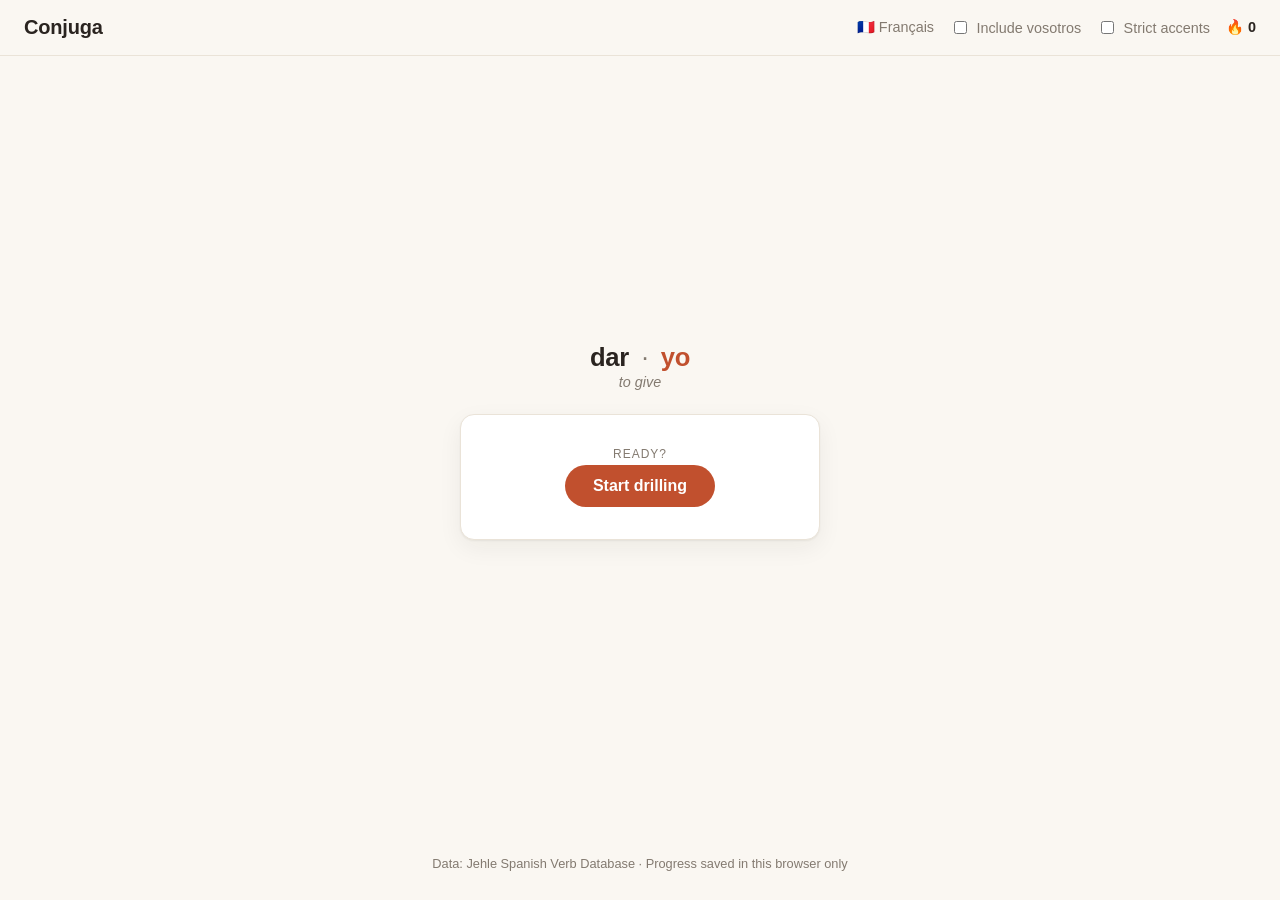
==== index.html @ d9721b6e "Conjuga/Conjugue: Spanish and French verb drill app Fresh history (previous repo recreated to remove" ====
<!DOCTYPE html>
<html lang="en">
<head>
<meta charset="UTF-8">
<meta name="viewport" content="width=device-width, initial-scale=1.0">
<title>Conjuga — Spanish Verb Drill</title>
<link rel="stylesheet" href="style.css">
</head>
<body>
  <header class="topbar">
    <h1>Conjuga</h1>
    <div class="topbar-controls">
      <a class="lang-switch" href="index.fr.html">🇫🇷 Français</a>
      <label class="strict-toggle">
        <input type="checkbox" id="includeVosotros">
        Include vosotros
      </label>
      <label class="strict-toggle">
        <input type="checkbox" id="strictAccents">
        Strict accents
      </label>
      <span id="streak" class="streak" title="Current correct streak">🔥 0</span>
    </div>
  </header>

  <main id="app">
    <div class="stage">
      <div class="session-header">
        <div id="feedback" class="feedback hidden"></div>
        <div class="header-main">
          <span id="headerVerb"></span>
          <span class="header-dot">·</span>
          <span id="headerPronoun"></span>
        </div>
        <div id="headerEnglish" class="header-english muted"></div>
      </div>

      <div class="card-wrap">
        <section id="roundIntro" class="card">
          <p class="eyebrow">Ready?</p>
          <button id="startRoundBtn" class="primary">Start drilling</button>
        </section>

        <section id="drill" class="card hidden">
          <p class="eyebrow" id="tenseLabel">Presente</p>
          <form id="answerForm" autocomplete="off">
            <input id="answerInput" type="text" placeholder="Type the conjugation…" autocomplete="off" autocapitalize="off" spellcheck="false">
            <button type="submit" class="primary" id="checkBtn">Check</button>
          </form>
          <div class="progress-dots" id="progressDots"></div>
        </section>

        <section id="roundSummary" class="card hidden">
          <h2>Round complete</h2>
          <p id="summaryLine" class="muted"></p>
          <button id="nextRoundBtn" class="primary">Next verb</button>
        </section>
      </div>
    </div>
  </main>

  <footer>
    <p class="muted small">Data: Jehle Spanish Verb Database · Progress saved in this browser only</p>
  </footer>

<script src="app.js"></script>
</body>
</html>
---- style.css ----
:root {
  --bg: #faf7f2;
  --card: #ffffff;
  --ink: #2a2420;
  --muted: #837a70;
  --accent: #c1502e;
  --accent-ink: #ffffff;
  --good: #2f7d4f;
  --bad: #c1402e;
  --border: #eae3d8;
  --radius: 14px;
  --shadow: 0 1px 2px rgba(40,30,20,0.06), 0 8px 24px rgba(40,30,20,0.06);
}

@media (prefers-color-scheme: dark) {
  :root {
    --bg: #1c1815;
    --card: #262019;
    --ink: #f1ebe2;
    --muted: #a89a89;
    --accent: #e08a5c;
    --accent-ink: #221a12;
    --good: #6fbf8b;
    --bad: #e0725c;
    --border: #3a3128;
    --shadow: 0 1px 2px rgba(0,0,0,0.3), 0 8px 24px rgba(0,0,0,0.3);
  }
}

* { box-sizing: border-box; }

body {
  margin: 0;
  font-family: -apple-system, "Segoe UI", Roboto, Helvetica, Arial, sans-serif;
  background: var(--bg);
  color: var(--ink);
  min-height: 100vh;
  min-height: 100dvh;
  display: flex;
  flex-direction: column;
}

.topbar {
  display: flex;
  align-items: center;
  justify-content: space-between;
  padding: 1rem 1.5rem;
  border-bottom: 1px solid var(--border);
}

.topbar h1 {
  font-size: 1.25rem;
  margin: 0;
  letter-spacing: -0.01em;
}

.topbar-controls {
  display: flex;
  flex-wrap: wrap;
  align-items: center;
  justify-content: flex-end;
  gap: 0.5rem 1rem;
  font-size: 0.9rem;
}

.strict-toggle {
  display: flex;
  align-items: center;
  gap: 0.4rem;
  color: var(--muted);
  cursor: pointer;
  user-select: none;
}

.lang-switch {
  color: var(--muted);
  text-decoration: none;
}

.lang-switch:hover {
  color: var(--accent);
}

.streak {
  font-weight: 600;
}

main#app {
  flex: 1;
  display: flex;
  align-items: center;
  justify-content: center;
  padding: 1.5rem;
}

@media (max-width: 600px) {
  main#app {
    align-items: flex-start;
    /* Anchoring near the top (instead of vertically centering) means the
       keyboard shrinking the viewport doesn't re-center everything and
       cause a jump. The extra top padding leaves room for the feedback
       banner, which floats above the header. */
    padding-top: 4.5rem;
  }
}

.stage {
  width: 100%;
  display: flex;
  flex-direction: column;
  align-items: center;
  gap: 1.5rem;
}

.session-header {
  position: relative;
  z-index: 2;
  width: 100%;
  max-width: 360px;
  text-align: center;
}

.header-main {
  font-size: 1.6rem;
  font-weight: 700;
  letter-spacing: -0.01em;
}

.header-dot {
  color: var(--muted);
  font-weight: 400;
  margin: 0 0.35rem;
}

#headerPronoun {
  color: var(--accent);
}

.header-english {
  font-size: 0.9rem;
  font-style: italic;
  margin-top: 0.15rem;
}

.card-wrap {
  position: relative;
  z-index: 1;
  width: 100%;
  max-width: 360px;
}

.card {
  background: var(--card);
  border: 1px solid var(--border);
  border-radius: var(--radius);
  box-shadow: var(--shadow);
  padding: 2rem 1.75rem;
  width: 100%;
  text-align: center;
}

.card.enter {
  animation: card-enter 0.32s ease both;
}

@keyframes card-enter {
  from {
    opacity: 0;
    transform: translateY(10px) scale(0.98);
  }
  to {
    opacity: 1;
    transform: translateY(0) scale(1);
  }
}

.eyebrow {
  text-transform: uppercase;
  letter-spacing: 0.08em;
  font-size: 0.75rem;
  color: var(--muted);
  margin: 0 0 0.25rem;
}

.card h2 {
  margin: 0 0 1.25rem;
  font-size: 2rem;
}

.muted { color: var(--muted); }
.small { font-size: 0.8rem; }

button.primary {
  background: var(--accent);
  color: var(--accent-ink);
  border: none;
  border-radius: 999px;
  padding: 0.75rem 1.75rem;
  font-size: 1rem;
  font-weight: 600;
  cursor: pointer;
  transition: transform 0.08s ease;
}

button.primary:hover { transform: translateY(-1px); }
button.primary:active { transform: translateY(0); }

#tenseLabel {
  font-size: 1.1rem;
  font-weight: 700;
  color: var(--ink);
  letter-spacing: 0;
  margin-bottom: 1.5rem;
}

#answerForm {
  display: flex;
  flex-direction: column;
  gap: 0.75rem;
}

#answerInput {
  width: 100%;
  font-size: 1.25rem;
  padding: 0.75rem 1rem;
  border-radius: 10px;
  border: 1px solid var(--border);
  background: var(--bg);
  color: var(--ink);
  text-align: center;
}

#checkBtn {
  width: 100%;
}

#answerInput:focus {
  outline: 2px solid var(--accent);
  outline-offset: 1px;
}

.feedback {
  position: absolute;
  left: 0;
  right: 0;
  top: 0;
  z-index: 0;
  padding: 0.85rem 1rem;
  border-radius: 10px;
  font-size: 1rem;
  font-weight: 600;
  text-align: center;
  box-shadow: var(--shadow);
}

/* Rests translated up by its own height + a 12px gap, so it always clears
   the header regardless of the header's rendered height. Starts at
   translateY(0) — flush with (behind) the header, since the header has a
   higher z-index — then rises to its resting spot above it. */
.feedback:not(.hidden) {
  animation: feedback-in 0.32s ease both;
}

@keyframes feedback-in {
  from {
    opacity: 0;
    transform: translateY(0);
  }
  60% {
    opacity: 1;
  }
  to {
    opacity: 1;
    transform: translateY(calc(-100% - 12px));
  }
}

.feedback.correct {
  background: color-mix(in srgb, var(--good) 22%, var(--card));
  color: var(--good);
}

.feedback.incorrect {
  background: color-mix(in srgb, var(--bad) 22%, var(--card));
  color: var(--bad);
}

.feedback .correction {
  display: block;
  font-weight: 400;
  color: var(--muted);
  margin-top: 0.35rem;
  font-size: 0.9rem;
}

.progress-dots {
  display: flex;
  justify-content: center;
  gap: 0.4rem;
  margin-top: 1.5rem;
}

.dot {
  width: 9px;
  height: 9px;
  border-radius: 50%;
  background: var(--border);
}

.dot.done-correct { background: var(--good); }
.dot.done-incorrect { background: var(--bad); }
.dot.current { background: var(--accent); }

.hidden { display: none !important; }

footer {
  text-align: center;
  padding: 1rem;
}
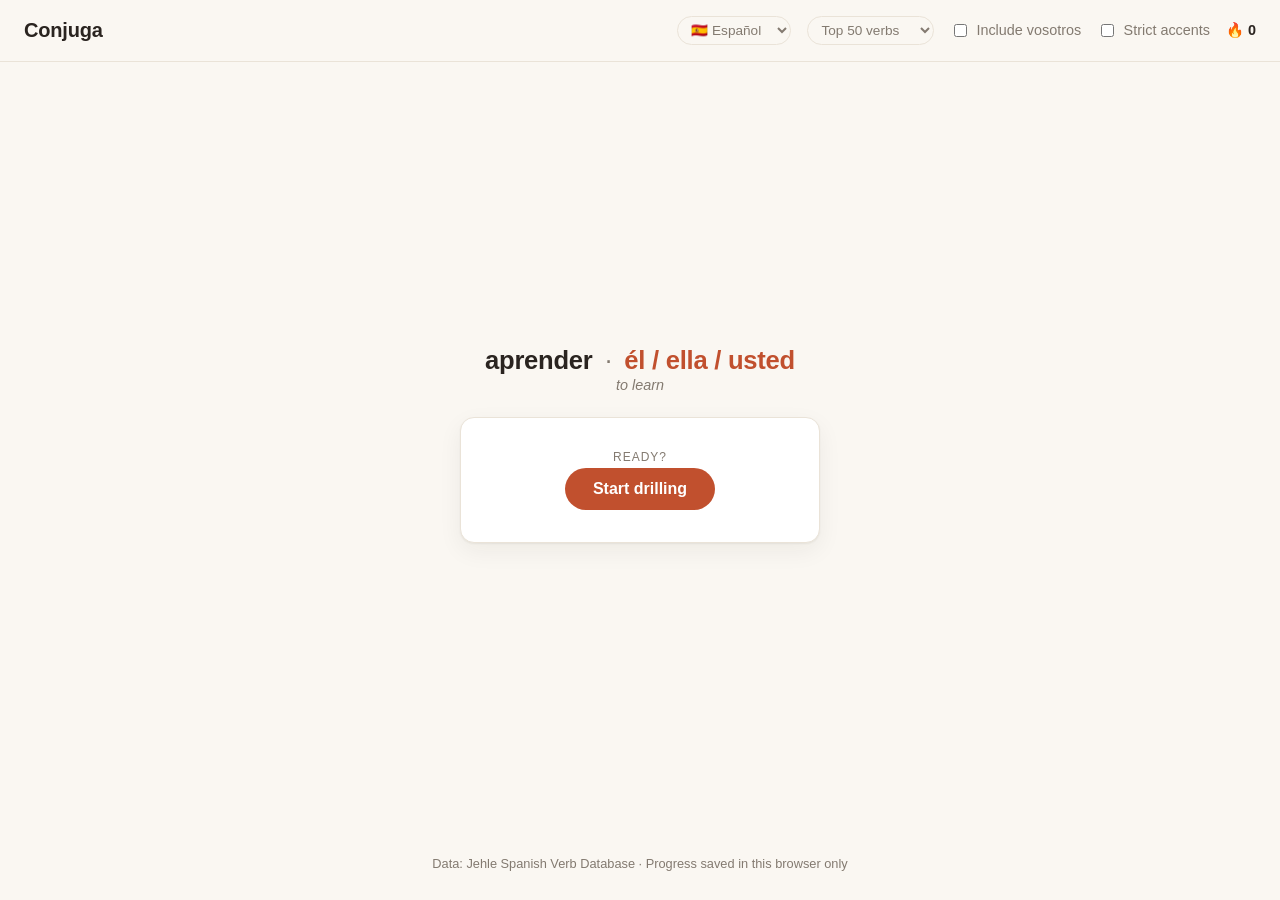
==== commit b165ce9a: "Add Italian drill, verb-list-size tiers, and language dropdown - Italian: new data pipeline from Ver" ====
--- a/index.html
+++ b/index.html
@@ -10,7 +10,16 @@
   <header class="topbar">
     <h1>Conjuga</h1>
     <div class="topbar-controls">
-      <a class="lang-switch" href="index.fr.html">🇫🇷 Français</a>
+      <select id="langSwitch" class="lang-switch" aria-label="Language">
+        <option value="index.html" selected>🇪🇸 Español</option>
+        <option value="index.fr.html">🇫🇷 Français</option>
+        <option value="index.it.html">🇮🇹 Italiano</option>
+      </select>
+      <select id="verbListSize" class="tier-select" aria-label="Verb list size">
+        <option value="20">Top 20 verbs</option>
+        <option value="50" selected>Top 50 verbs</option>
+        <option value="100">Top 100 verbs</option>
+      </select>
       <label class="strict-toggle">
         <input type="checkbox" id="includeVosotros">
         Include vosotros
--- a/style.css
+++ b/style.css
@@ -72,13 +72,22 @@
   user-select: none;
 }
 
-.lang-switch {
-  color: var(--muted);
-  text-decoration: none;
-}
-
-.lang-switch:hover {
+.lang-switch,
+.tier-select {
+  color: var(--muted);
+  background: transparent;
+  border: 1px solid var(--border);
+  border-radius: 999px;
+  padding: 0.3rem 0.6rem;
+  font-size: 0.85rem;
+  font-family: inherit;
+  cursor: pointer;
+}
+
+.lang-switch:hover,
+.tier-select:hover {
   color: var(--accent);
+  border-color: var(--accent);
 }
 
 .streak {
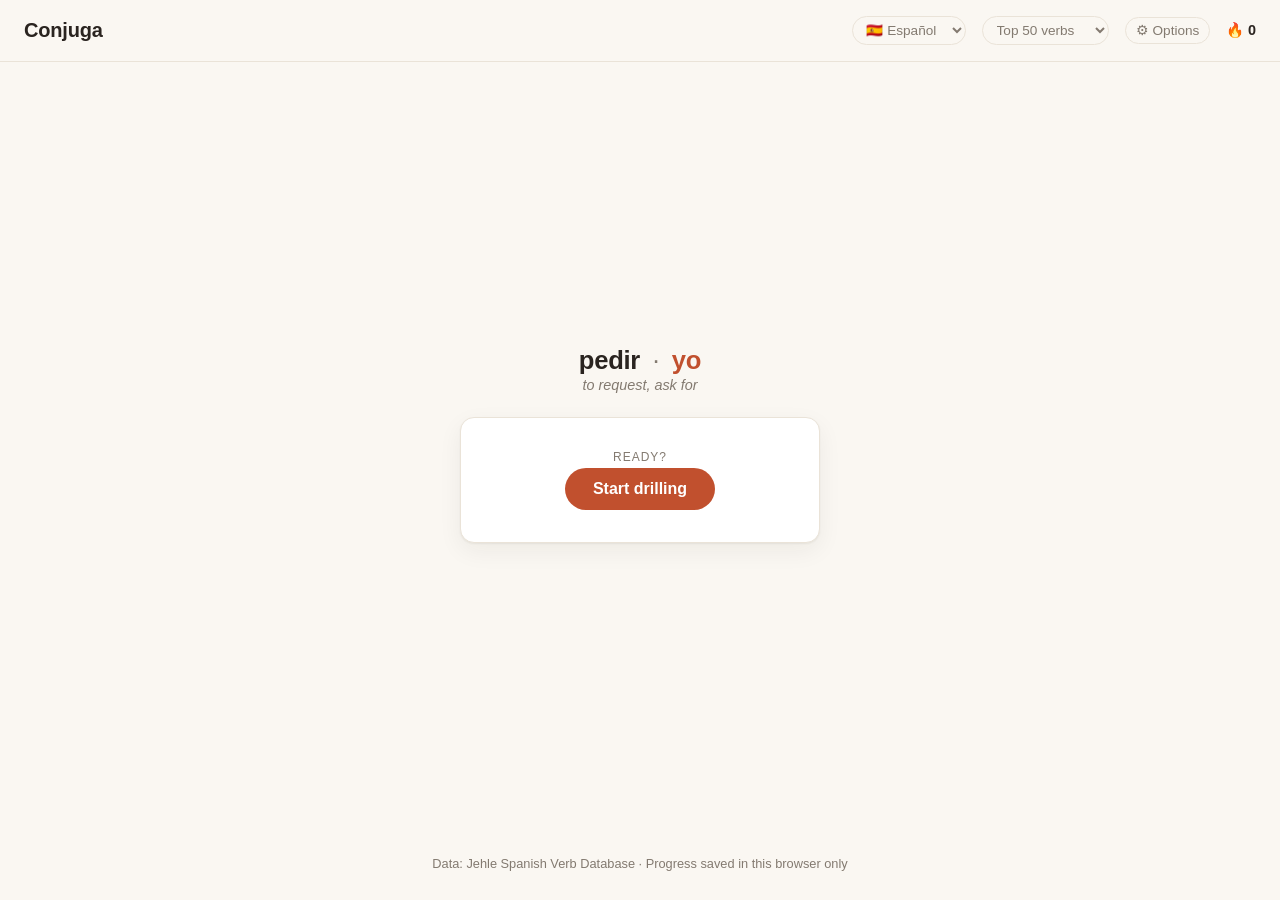
==== commit b984e268: "Add Options panel; document data-modification notes Consolidates per-language toggles (currently jus" ====
--- a/index.html
+++ b/index.html
@@ -20,14 +20,20 @@
         <option value="50" selected>Top 50 verbs</option>
         <option value="100">Top 100 verbs</option>
       </select>
-      <label class="strict-toggle">
-        <input type="checkbox" id="includeVosotros">
-        Include vosotros
-      </label>
-      <label class="strict-toggle">
-        <input type="checkbox" id="strictAccents">
-        Strict accents
-      </label>
+      <div class="options-wrap">
+        <button type="button" id="optionsToggle" class="options-toggle" aria-haspopup="true" aria-expanded="false">⚙ Options</button>
+        <div id="optionsPanel" class="options-panel hidden">
+          <label class="strict-toggle">
+            <input type="checkbox" id="includeVosotros">
+            Include vosotros
+          </label>
+          <label class="strict-toggle">
+            <input type="checkbox" id="strictAccents">
+            Strict accents
+          </label>
+          <!-- Future: tense-selection checkboxes go here. -->
+        </div>
+      </div>
       <span id="streak" class="streak" title="Current correct streak">🔥 0</span>
     </div>
   </header>
--- a/style.css
+++ b/style.css
@@ -73,7 +73,8 @@
 }
 
 .lang-switch,
-.tier-select {
+.tier-select,
+.options-toggle {
   color: var(--muted);
   background: transparent;
   border: 1px solid var(--border);
@@ -85,9 +86,36 @@
 }
 
 .lang-switch:hover,
-.tier-select:hover {
+.tier-select:hover,
+.options-toggle:hover {
   color: var(--accent);
   border-color: var(--accent);
+}
+
+/* Wrapping the toggle+panel in its own relative container means the panel is
+   absolutely positioned and never affects the topbar's flex layout -- adding
+   or removing toggles inside it (e.g. a future tense-selector) can never
+   shift the language/verb-count controls next to it, which is the whole
+   point of moving these here instead of listing them inline. */
+.options-wrap {
+  position: relative;
+}
+
+.options-panel {
+  position: absolute;
+  top: calc(100% + 8px);
+  right: 0;
+  z-index: 10;
+  background: var(--card);
+  border: 1px solid var(--border);
+  border-radius: 10px;
+  box-shadow: var(--shadow);
+  padding: 0.75rem 1rem;
+  display: flex;
+  flex-direction: column;
+  align-items: flex-start;
+  gap: 0.6rem;
+  min-width: 180px;
 }
 
 .streak {
